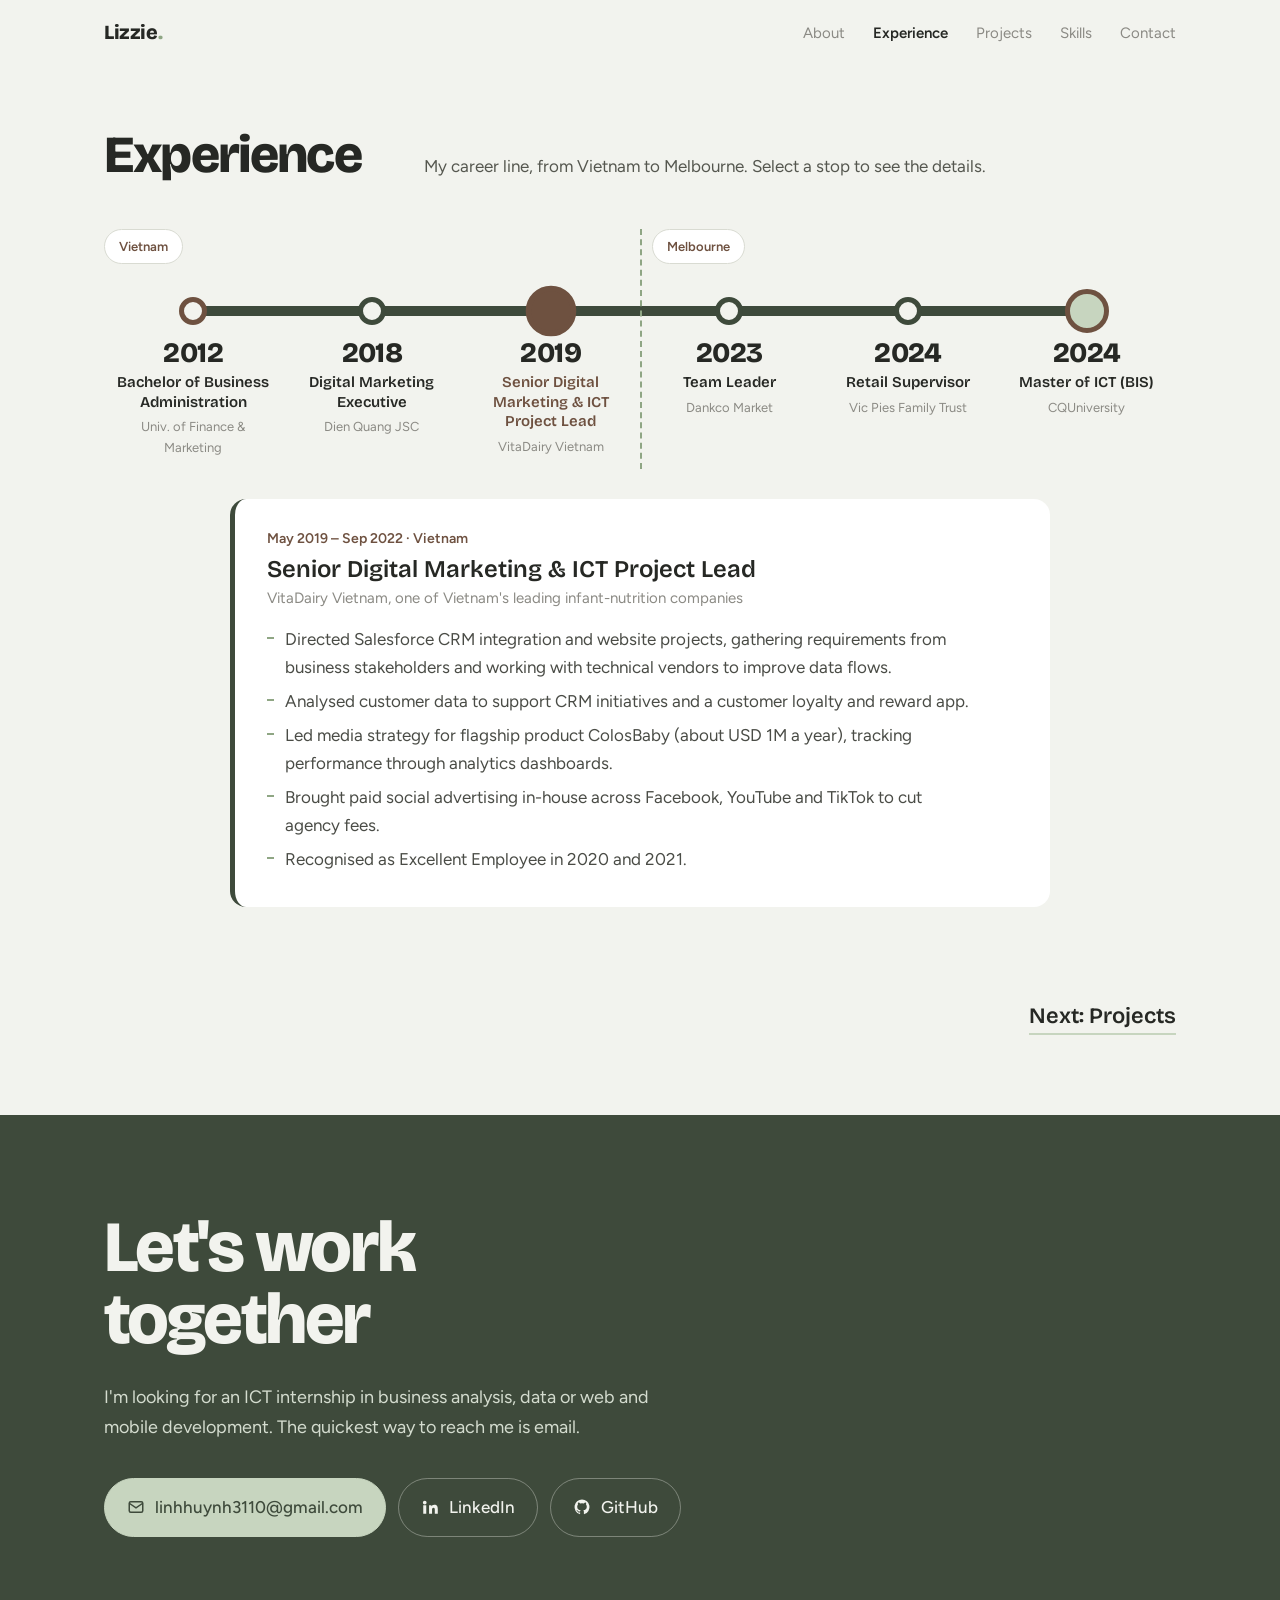
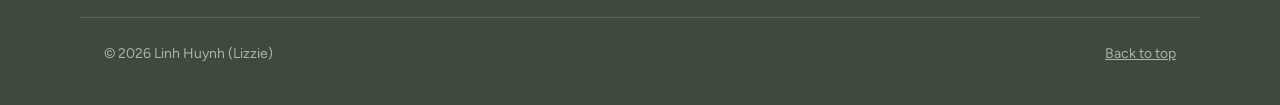
==== experience.html @ e629312e "Add portfolio website Co-Authored-By: Claude Opus 5.5 <noreply@anthropic.com> Claude-Session: https:" ====
<!DOCTYPE html>
<html lang="en">
<head>
<meta charset="UTF-8">
<meta name="viewport" content="width=device-width, initial-scale=1">
<title>Experience — Linh Huynh (Lizzie)</title>
<meta name="description" content="Linh Huynh (Lizzie), Master of ICT (Business Information Systems) student in Melbourne: business analysis, data analytics, web and mobile development.">
<link rel="preconnect" href="https://fonts.googleapis.com">
<link rel="preconnect" href="https://fonts.gstatic.com" crossorigin>
<link href="https://fonts.googleapis.com/css2?family=Bricolage+Grotesque:opsz,wght@12..96,400;12..96,600;12..96,800&family=Figtree:wght@400;500;600&display=swap" rel="stylesheet">
<link rel="stylesheet" href="styles.css">
</head>
<body>

<header class="top" id="top">
  <nav class="wrap nav" aria-label="Main">
    <a class="logo" href="index.html">Lizzie<span>.</span></a>
    <button class="menu-btn" aria-expanded="false" aria-controls="menu">Menu</button>
    <ul id="menu">
      <li><a href="index.html">About</a></li>
      <li><a href="experience.html" aria-current="page">Experience</a></li>
      <li><a href="projects.html">Projects</a></li>
      <li><a href="skills.html">Skills</a></li>
      <li><a href="#contact">Contact</a></li>
    </ul>
  </nav>
</header>

<main>
  <section class="block" id="experience">
    <div class="wrap">
      <div class="sec-head"><h2>Experience</h2><p>My career line, from Vietnam to Melbourne. Select a stop to see the details.</p></div>
      <div class="metro" data-default="vd">
        <div class="zones"><span class="zone">Vietnam</span><span class="zone">Melbourne</span></div>
        <div class="track"></div>
        <ol class="stops">
          <li class="stop stu">
            <button type="button" class="stop-btn" aria-pressed="false" aria-controls="stop-panel" data-id="bba">
              <span class="dot" aria-hidden="true"></span>
              <span class="stop-yr">2012</span>
              <span class="stop-title">Bachelor of Business Administration</span>
              <span class="stop-org">Univ. of Finance &amp; Marketing</span>
            </button>
            <div class="stop-detail" id="d-bba">
              <p class="when">2012 – 2016 · Vietnam</p>
              <h3>Bachelor of Business Administration</h3>
              <p class="org">University of Finance and Marketing</p>
              <ul class="points"><li>Scholarship for Excellent Students (2015).</li><li>Deputy Head of the university Start-up Club.</li></ul>
            </div>
          </li>
          <li class="stop work">
            <button type="button" class="stop-btn" aria-pressed="false" aria-controls="stop-panel" data-id="dq">
              <span class="dot" aria-hidden="true"></span>
              <span class="stop-yr">2018</span>
              <span class="stop-title">Digital Marketing Executive</span>
              <span class="stop-org">Dien Quang JSC</span>
            </button>
            <div class="stop-detail" id="d-dq">
              <p class="when">Jul 2018 – Apr 2019 · Vietnam</p>
              <h3>Digital Marketing Executive</h3>
              <p class="org">Dien Quang JSC, one of Vietnam's leading lighting manufacturers</p>
              <ul class="points"><li>Managed digital campaigns across Google, Facebook and Zalo.</li><li>Oversaw SEO/SEM, email marketing and analytics integration to track campaign performance.</li></ul>
            </div>
          </li>
          <li class="stop work big">
            <button type="button" class="stop-btn" aria-pressed="false" aria-controls="stop-panel" data-id="vd">
              <span class="dot" aria-hidden="true"></span>
              <span class="stop-yr">2019</span>
              <span class="stop-title">Senior Digital Marketing &amp; ICT Project Lead</span>
              <span class="stop-org">VitaDairy Vietnam</span>
            </button>
            <div class="stop-detail" id="d-vd">
              <p class="when">May 2019 – Sep 2022 · Vietnam</p>
              <h3>Senior Digital Marketing &amp; ICT Project Lead</h3>
              <p class="org">VitaDairy Vietnam, one of Vietnam's leading infant-nutrition companies</p>
              <ul class="points"><li>Directed Salesforce CRM integration and website projects, gathering requirements from business stakeholders and working with technical vendors to improve data flows.</li><li>Analysed customer data to support CRM initiatives and a customer loyalty and reward app.</li><li>Led media strategy for flagship product ColosBaby (about USD 1M a year), tracking performance through analytics dashboards.</li><li>Brought paid social advertising in-house across Facebook, YouTube and TikTok to cut agency fees.</li><li>Recognised as Excellent Employee in 2020 and 2021.</li></ul>
            </div>
          </li>
          <li class="stop work moved">
            <button type="button" class="stop-btn" aria-pressed="false" aria-controls="stop-panel" data-id="dk">
              <span class="dot" aria-hidden="true"></span>
              <span class="stop-yr">2023</span>
              <span class="stop-title">Team Leader</span>
              <span class="stop-org">Dankco Market</span>
            </button>
            <div class="stop-detail" id="d-dk">
              <p class="when">Jul 2023 – Jan 2024 · Melbourne</p>
              <h3>Team Leader</h3>
              <p class="org">Dankco Market, Melbourne</p>
              <ul class="points"><li>Led floor staff during peak hours to deliver fast, high-quality customer service.</li><li>Coordinated restocking and storage, keeping displays accurate and well presented.</li><li>Resolved customer complaints and communicated current promotions.</li></ul>
            </div>
          </li>
          <li class="stop work">
            <button type="button" class="stop-btn" aria-pressed="false" aria-controls="stop-panel" data-id="rs">
              <span class="dot" aria-hidden="true"></span>
              <span class="stop-yr">2024</span>
              <span class="stop-title">Retail Supervisor</span>
              <span class="stop-org">Vic Pies Family Trust</span>
            </button>
            <div class="stop-detail" id="d-rs">
              <p class="when">May 2024 – Present · Melbourne</p>
              <h3>Retail Supervisor</h3>
              <p class="org">Vic Pies Family Trust (supermarket), Melbourne</p>
              <ul class="points"><li>Track sales by product category and season, and use historical sales data to forecast demand and plan stock.</li><li>Set pricing for new products and keep item data accurate in the point-of-sale system.</li><li>Run daily opening and closing so the store is organised and ready to trade.</li></ul>
            </div>
          </li>
          <li class="stop stu big">
            <button type="button" class="stop-btn" aria-pressed="false" aria-controls="stop-panel" data-id="mict">
              <span class="dot" aria-hidden="true"></span>
              <span class="stop-yr">2024</span>
              <span class="stop-title">Master of ICT (BIS)</span>
              <span class="stop-org">CQUniversity</span>
            </button>
            <div class="stop-detail" id="d-mict">
              <p class="when">Jul 2024 – Present · Melbourne</p>
              <h3>Master of ICT (Business Information Systems)</h3>
              <p class="org">CQUniversity, Melbourne · GPA 6.5 / 7</p>
              <p class="stop-intro">A postgraduate degree that combines business and technology, preparing me for roles in business analysis, data and systems development.</p>
              <ul class="points"><li>Specialising in Business Information Systems: how organisations use data and technology, and how to turn business needs into working systems.</li><li>Building skills in business analysis (requirements, process modelling, user stories, Agile/Scrum), database design, system testing and networking fundamentals.</li><li>Hands-on development and analytics with Python, SQL, Power BI, HTML, CSS, JavaScript and Git/GitHub.</li><li>Led a team of four to build a real-time gold and silver price forecasting dashboard (High Distinction).</li><li>Designed and built the StudySwap mobile app and the MoneePocket budgeting app (both High Distinction), and the StuVibe marketplace website (Distinction).</li><li>Academic English Excellence Award (2024) and winner of the International Student Testimonial Competition (2026).</li></ul>
            </div>
          </li>
        </ol>
      </div>
      <div class="stop-panel" id="stop-panel" aria-live="polite"></div>
    </div>
  </section>

  <div class="wrap next"><a href="projects.html">Next: Projects</a></div>

  <section class="contact contact-end" id="contact">
    <div class="wrap">
      <h2>Let's work together</h2>
      <p>I'm looking for an ICT internship in business analysis, data or web and mobile development. The quickest way to reach me is email.</p>
      <div class="links">
        <a class="mail" href="mailto:linhhuynh3110@gmail.com">
          <svg viewBox="0 0 24 24" fill="none" stroke="currentColor" stroke-width="2"><rect x="3" y="5" width="18" height="14" rx="2"/><path d="m3 7 9 6 9-6"/></svg>
          linhhuynh3110@gmail.com
        </a>
        <a href="https://www.linkedin.com/in/linh-huynh-524731154" target="_blank" rel="noopener">
          <svg viewBox="0 0 24 24" fill="currentColor"><path d="M4.98 3.5a2.5 2.5 0 1 1 0 5 2.5 2.5 0 0 1 0-5ZM3 9.5h4V21H3V9.5Zm7 0h3.8v1.6h.05c.53-1 1.83-2.05 3.77-2.05 4.03 0 4.78 2.65 4.78 6.1V21h-4v-5.1c0-1.22-.02-2.79-1.7-2.79-1.7 0-1.96 1.33-1.96 2.7V21h-4V9.5Z"/></svg>
          LinkedIn
        </a>
        <a href="https://github.com/linhhuynh3110" target="_blank" rel="noopener">
          <svg viewBox="0 0 24 24" fill="currentColor"><path d="M12 2a10 10 0 0 0-3.16 19.49c.5.09.68-.22.68-.48v-1.7c-2.78.6-3.37-1.34-3.37-1.34-.45-1.16-1.11-1.47-1.11-1.47-.91-.62.07-.6.07-.6 1 .07 1.53 1.03 1.53 1.03.9 1.52 2.34 1.08 2.91.83.09-.65.35-1.08.63-1.33-2.22-.25-4.55-1.11-4.55-4.94 0-1.09.39-1.98 1.03-2.68-.1-.25-.45-1.27.1-2.65 0 0 .84-.27 2.75 1.02a9.56 9.56 0 0 1 5 0c1.91-1.29 2.75-1.02 2.75-1.02.55 1.38.2 2.4.1 2.65.64.7 1.03 1.59 1.03 2.68 0 3.84-2.34 4.68-4.57 4.93.36.31.68.92.68 1.85v2.74c0 .27.18.58.69.48A10 10 0 0 0 12 2Z"/></svg>
          GitHub
        </a>
      </div>
    </div>
  </section>
</main>

<footer>
  <div class="wrap">
    <span>© <span class="yr">2026</span> Linh Huynh (Lizzie)</span>
    <a href="#top">Back to top</a>
  </div>
</footer>

<script src="script.js"></script>
</body>
</html>
---- styles.css ----
:root{
  --paper:#F2F3EE;      /* cool off-white */
  --sage:#C7D5BF;       /* pastel green */
  --sage-deep:#8FA684;
  --moss:#3E4A3B;       /* deep green for text accents */
  --walnut:#6E5140;     /* brown */
  --stone:#8B8A84;      /* grey */
  --ink:#262824;
  --line:#D9DBD2;
  --display:"Bricolage Grotesque", system-ui, sans-serif;
  --body:"Figtree", system-ui, sans-serif;
  --wrap:1120px;
}
*{box-sizing:border-box;margin:0;padding:0}
html{scroll-behavior:smooth}
@media (prefers-reduced-motion:reduce){html{scroll-behavior:auto}*{transition:none!important;animation:none!important}}
body{background:var(--paper);color:var(--ink);font:400 17px/1.65 var(--body);-webkit-font-smoothing:antialiased}
img{display:block;max-width:100%}
a{color:inherit}
:focus-visible{outline:2px solid var(--walnut);outline-offset:3px;border-radius:4px}
.wrap{max-width:var(--wrap);margin:0 auto;padding:0 24px}

/* ---------- nav ---------- */
header.top{position:sticky;top:0;z-index:20;background:rgba(242,243,238,.88);backdrop-filter:blur(10px);border-bottom:1px solid transparent;transition:border-color .2s}
header.top.scrolled{border-color:var(--line)}
.nav{display:flex;align-items:center;justify-content:space-between;height:64px}
.logo{font:800 20px/1 var(--display);text-decoration:none;letter-spacing:-.02em}
.logo span{color:var(--sage-deep)}
.nav ul{display:flex;gap:28px;list-style:none}
.nav ul a{text-decoration:none;font-size:15px;color:var(--stone);transition:color .15s}
.nav ul a:hover{color:var(--ink)}
.menu-btn{display:none;background:none;border:1px solid var(--line);border-radius:8px;padding:8px 12px;font:500 14px var(--body);cursor:pointer;color:var(--ink)}

/* ---------- hero ---------- */
.hero{padding:72px 0 96px}
.hero-grid{display:grid;grid-template-columns:1.1fr .9fr;gap:56px;align-items:center}
.hello{font-size:16px;color:var(--walnut);font-weight:500;margin-bottom:18px}
h1{font:800 clamp(52px,8vw,104px)/.92 var(--display);letter-spacing:-.045em;margin-bottom:28px}
h1 .nick{display:block;font-weight:400;color:var(--sage-deep);font-size:.5em;letter-spacing:-.02em;margin-top:10px}
.lede{font-size:20px;max-width:30ch;color:#4a4c46;margin-bottom:36px}
.btns{display:flex;flex-wrap:wrap;gap:12px}
.btn{display:inline-flex;align-items:center;gap:8px;padding:13px 22px;border-radius:999px;text-decoration:none;font-weight:600;font-size:15px;transition:background .15s,color .15s}
.btn.primary{background:var(--moss);color:var(--paper)}
.btn.primary:hover{background:var(--ink)}
.btn.ghost{border:1.5px solid var(--ink)}
.btn.ghost:hover{background:var(--ink);color:var(--paper)}

/* hero photo stack — the one bold moment */
.stack{position:relative;height:460px}
.stack .ph{position:absolute;border-radius:6px;box-shadow:0 18px 40px -18px rgba(62,74,59,.45);border:8px solid #fff}
.stack .p1{width:62%;height:78%;right:4%;top:0;transform:rotate(3deg)}
.stack .p2{width:52%;height:58%;left:0;bottom:0;transform:rotate(-4deg)}
.stack .p3{width:34%;height:34%;right:0;bottom:-4%;transform:rotate(6deg)}
.stack .ph{animation:settle .9s cubic-bezier(.2,.8,.2,1) both}
.stack .p2{animation-delay:.12s}.stack .p3{animation-delay:.24s}
@keyframes settle{from{opacity:0;transform:translateY(24px) rotate(0)}}

/* photo placeholder: shows tone + filename until a real image loads */
.ph{overflow:hidden;background:var(--sage);position:relative}
.ph.tone-b{background:#D8C7B8}.ph.tone-g{background:#D5D5CF}
.ph img{width:100%;height:100%;object-fit:cover;position:relative;z-index:1}
.ph img.missing{display:none}
.ph .hint{position:absolute;inset:0;display:grid;place-items:center;text-align:center;padding:12px;font-size:12px;color:rgba(38,40,36,.55);line-height:1.4}

/* ---------- sections ---------- */
section.block{padding:96px 0;border-top:1px solid var(--line)}
.sec-head{display:grid;grid-template-columns:280px 1fr;gap:40px;margin-bottom:48px;align-items:baseline}
h2{font:800 clamp(34px,4.4vw,52px)/1 var(--display);letter-spacing:-.035em}
.sec-head p{color:#55574f;max-width:60ch}

/* about */
.about-grid{display:grid;grid-template-columns:280px 1fr;gap:40px}
.about-grid .ph{aspect-ratio:3/4;border-radius:6px}
.about-text p{max-width:62ch;margin-bottom:18px}
.facts{display:flex;flex-wrap:wrap;gap:10px;margin-top:28px}
.facts span{background:#fff;border:1px solid var(--line);padding:7px 14px;border-radius:999px;font-size:14px;color:var(--moss)}

/* experience — a real timeline, so a vertical line is earned */
.timeline{list-style:none;margin-left:320px;border-left:2px solid var(--sage)}
.timeline li{position:relative;padding:0 0 44px 32px}
.timeline li:last-child{padding-bottom:0}
.timeline li::before{content:"";position:absolute;left:-8px;top:8px;width:14px;height:14px;border-radius:50%;background:var(--paper);border:3px solid var(--sage-deep)}
.when{font-size:14px;color:var(--walnut);font-weight:600}
.timeline h3{font:600 22px/1.3 var(--display);letter-spacing:-.01em;margin:4px 0 2px}
.org{color:var(--stone);font-size:15px;margin-bottom:10px}
.timeline p{max-width:62ch;color:#4a4c46}
.points{list-style:none;max-width:64ch}
.points li{position:relative;padding:0 0 6px 18px;color:#4a4c46}
.points li::before{content:"";position:absolute;left:0;top:.72em;width:7px;height:2px;background:var(--sage-deep)}
.meta{font-size:14px;color:var(--stone);margin:-4px 0 10px!important}
.edu{margin:64px 0 0 320px}
.edu-title{font:600 18px var(--display);margin-bottom:20px;padding-bottom:10px;border-bottom:2px solid var(--sage)}
.edu-grid{display:grid;grid-template-columns:1fr 1fr;gap:40px}
.edu h4{font:600 19px/1.3 var(--display);margin:4px 0 2px}
.edu p:last-child{font-size:15px;color:#55574f}

/* projects */
.projects{display:grid;grid-template-columns:repeat(3,1fr);gap:28px}
.project{text-decoration:none;display:flex;flex-direction:column}
.project > .ph,.project .shots{aspect-ratio:4/3;border-radius:6px;margin-bottom:18px;transition:transform .25s}
.project:hover > .ph,.project:hover .shots{transform:translateY(-4px)}
.ph.top img{object-position:top}
.ph.fit{background:#fff;padding:14px}
.ph.fit img{object-fit:contain}
.ph.fit.soft{background:#F1E6E1}
.ph.fit.dark{background:#1E1C26;padding:10px}
.shots{display:grid;gap:10px;overflow:hidden}
.shots.phones{grid-template-columns:1fr 1fr;background:var(--sage);padding:14px;border-radius:6px}
.shots .ph{border-radius:6px;min-height:0}
.projects{grid-template-columns:repeat(3,1fr)}
.project.feature{grid-column:1/-1;display:grid;grid-template-columns:1.4fr 1fr;gap:40px;align-items:center;margin-bottom:24px}
.project.feature .shots{aspect-ratio:auto;grid-template-rows:auto auto;margin-bottom:0;background:var(--sage);padding:14px}
.project.feature .shots .ph{aspect-ratio:16/9;padding:8px}
.project.feature h3{font-size:28px}
.project.feature .info p{font-size:16px}
.kind{font-size:13px;color:var(--walnut);font-weight:600}
.project h3{font:600 22px/1.25 var(--display);letter-spacing:-.01em;margin:4px 0 8px}
.project p{font-size:15px;color:#55574f;margin-bottom:12px}
.tags{display:flex;flex-wrap:wrap;gap:6px;margin-top:auto}
.tags span{font-size:12px;padding:3px 10px;border-radius:999px;background:var(--sage);color:var(--moss)}

/* skills */
.skills{display:grid;grid-template-columns:repeat(3,1fr);gap:40px;margin-left:320px}
.skills h3{font:600 18px var(--display);margin-bottom:14px;padding-bottom:10px;border-bottom:2px solid var(--sage)}
.skills ul{list-style:none}
.skills li{padding:6px 0;color:#4a4c46}

/* life — gallery */
.filters{display:flex;gap:8px;flex-wrap:wrap;margin:-20px 0 32px 320px}
.filters button{font:500 14px var(--body);padding:8px 16px;border-radius:999px;border:1.5px solid var(--line);background:transparent;color:var(--ink);cursor:pointer}
.filters button[aria-pressed="true"]{background:var(--moss);border-color:var(--moss);color:var(--paper)}
.gallery{columns:3 260px;column-gap:16px}
.gallery figure{break-inside:avoid;margin-bottom:16px;cursor:zoom-in}
.gallery figure[hidden]{display:none}
.gallery .ph{border-radius:6px}
.gallery .ph img{height:auto}
.gallery figcaption{font-size:14px;color:var(--stone);padding:8px 2px 0}

.lightbox{position:fixed;inset:0;background:rgba(38,40,36,.92);display:none;align-items:center;justify-content:center;z-index:50;padding:32px;flex-direction:column;gap:14px}
.lightbox.open{display:flex}
.lightbox .ph{width:min(900px,92vw);height:min(70vh,640px);border-radius:6px}
.lightbox .ph img{object-fit:contain;background:#1e1f1c}
.lightbox p{color:#e6e7e1;font-size:15px}
.lightbox button{position:absolute;top:20px;right:24px;background:none;border:1px solid #777;color:#fff;border-radius:999px;padding:8px 16px;font:500 14px var(--body);cursor:pointer}

/* contact */
.contact{background:var(--moss);color:var(--paper);padding:110px 0;border-top:none}
.contact h2{font-size:clamp(44px,7vw,88px);max-width:12ch;margin-bottom:28px}
.contact p{max-width:48ch;color:#d4dccf;margin-bottom:36px;font-size:18px}
.links{display:flex;flex-wrap:wrap;gap:12px}
.links a{display:inline-flex;gap:10px;align-items:center;text-decoration:none;padding:14px 22px;border-radius:999px;border:1.5px solid rgba(242,243,238,.35);font-weight:500;transition:background .15s,color .15s}
.links a:hover{background:var(--paper);color:var(--moss)}
.links a.mail{background:var(--sage);color:var(--moss);border-color:var(--sage)}
.links svg{width:18px;height:18px}
footer{background:var(--moss);color:#a9b5a3;font-size:14px;padding:0 0 40px}
footer .wrap{border-top:1px solid rgba(242,243,238,.15);padding-top:24px;display:flex;justify-content:space-between;flex-wrap:wrap;gap:8px}

/* ---------- responsive ---------- */
@media (max-width:900px){
  .hero-grid{grid-template-columns:1fr}
  .stack{height:380px;max-width:460px}
  .sec-head,.about-grid{grid-template-columns:1fr;gap:20px}
  .about-grid .ph{max-width:240px}
  .timeline,.skills,.filters,.edu{margin-left:0}
  .edu-grid{grid-template-columns:1fr}
  .filters{margin-top:0}
  .projects{grid-template-columns:1fr 1fr}
  .project.feature{grid-template-columns:1fr;gap:20px}
  .skills{grid-template-columns:1fr 1fr}
}
@media (max-width:640px){
  body{font-size:16px}
  .nav ul{display:none;position:absolute;top:64px;left:0;right:0;background:var(--paper);flex-direction:column;gap:0;border-bottom:1px solid var(--line);padding:8px 24px 16px}
  .nav ul.open{display:flex}
  .nav ul a{display:block;padding:10px 0;font-size:17px}
  .menu-btn{display:block}
  .hero{padding:40px 0 72px}
  .stack{height:320px}
  section.block{padding:72px 0}
  .projects,.skills{grid-template-columns:1fr}
}

/* ---------- multi-page ---------- */
main > section.block:first-child{border-top:none;padding-top:64px}
.page-contact .contact{min-height:calc(100vh - 64px - 64px);display:flex;align-items:center}
.page-contact .contact > .wrap{width:100%}
.next{display:flex;justify-content:flex-end;padding-bottom:80px}
.next a{font:600 22px var(--display);text-decoration:none;border-bottom:2px solid var(--sage);padding-bottom:4px}
.next a:hover{border-color:var(--walnut)}
.nav ul a[aria-current="page"]{color:var(--ink);font-weight:600}
footer.plain{background:transparent;color:var(--stone)}
footer.plain .wrap{border-top-color:var(--line)}
/* intro photos: overlapping arches */
.stack .ph{border:0;border-radius:999px 999px 16px 16px;box-shadow:0 20px 40px -24px rgba(62,74,59,.5)}
.stack .p1{width:46%;height:92%;left:27%;right:auto;top:0;bottom:auto;z-index:2;outline:8px solid var(--paper);transform:none}
.stack .p2{width:36%;height:70%;left:0;top:22%;bottom:auto;z-index:1;transform:none}
.stack .p3{width:36%;height:70%;right:0;left:auto;top:22%;bottom:auto;z-index:1;transform:none}
@keyframes settle{from{opacity:0;transform:translateY(24px)}}
/* experience: career line */
.metro{position:relative;padding-top:56px}
.zones{position:absolute;top:0;left:0;right:0;display:grid;grid-template-columns:1fr 1fr}
.zone{justify-self:start;font-size:13px;font-weight:600;color:var(--walnut);padding:6px 14px;border-radius:999px;background:#fff;border:1px solid var(--line)}
.zones .zone:last-child{margin-left:12px}
.metro::after{content:"";position:absolute;left:50%;top:0;height:240px;border-left:2px dashed var(--sage-deep);pointer-events:none}
.track{position:absolute;left:calc(100%/12);right:calc(100%/12);top:77px;height:10px;border-radius:10px;background:var(--moss)}
.stops{list-style:none;display:grid;grid-template-columns:repeat(6,1fr);position:relative}
.stop-btn{all:unset;box-sizing:border-box;display:flex;flex-direction:column;align-items:center;text-align:center;width:100%;padding:0 8px 12px;cursor:pointer;border-radius:12px}
.stop-btn:focus-visible{outline:2px solid var(--walnut);outline-offset:2px}
.dot{width:28px;height:28px;margin:12px 0 14px;border-radius:50%;background:var(--paper);border:5px solid var(--moss);position:relative;z-index:1;transition:transform .2s,background .2s}
.stu .dot{border-color:var(--walnut)}
.big .dot{width:44px;height:44px;margin:4px 0 6px;background:var(--sage)}
.stop-btn:hover .dot{transform:scale(1.12)}
.stop-btn[aria-pressed="true"] .dot{background:var(--walnut);border-color:var(--walnut);transform:scale(1.15)}
.stu .stop-btn[aria-pressed="true"] .dot{background:var(--moss);border-color:var(--moss)}
.stop-yr{font:800 28px/1 var(--display);letter-spacing:-.02em;margin-bottom:6px}
.stop-title{font:600 15px/1.3 var(--display)}
.stop-org{font-size:13px;color:var(--stone);margin-top:4px}
.stop-btn[aria-pressed="true"] .stop-title{color:var(--walnut)}
.stop-detail{display:none}
.stop-panel{margin-top:28px;background:#fff;border-radius:16px;padding:28px 32px;border-left:5px solid var(--moss);max-width:820px;margin-left:auto;margin-right:auto}
.stop-panel h3{font:600 24px/1.25 var(--display);margin:4px 0 2px}
.stop-panel .org{color:var(--stone);margin-bottom:14px}
.stop-intro{max-width:64ch;margin-bottom:12px}
.key-row{display:flex;gap:18px;justify-content:center;margin-top:18px;font-size:13px;color:var(--stone)}
@media (max-width:760px){
  .metro{padding-top:0}
  .zones,.metro::after,.track,.stop-panel{display:none}
  .stops{grid-template-columns:1fr;border-left:6px solid var(--moss);margin-left:14px}
  .stop{padding:0 0 28px 26px;position:relative}
  .stop.moved{margin-top:28px}
  .stop.moved::before{content:"Moved to Melbourne";position:absolute;top:-30px;left:20px;font-size:12px;font-weight:600;color:var(--walnut)}
  .stop-btn{align-items:flex-start;text-align:left;padding:0;cursor:default}
  .dot,.big .dot{position:absolute;left:-23px;top:-2px;margin:0;width:24px;height:24px}
  .stop-yr{display:none}
  .stop-title,.stop-org{display:none}
  .stop-detail{display:block}
  .stop-detail h3{font:600 19px/1.3 var(--display);margin:2px 0}
  .stop-detail .when{font-size:13px}
}
/* skills: icon cards with logo tags */
.skill-cards{display:grid;grid-template-columns:repeat(3,1fr);gap:16px}
.skill-card{background:#fff;border-radius:16px;padding:26px}
.skill-icon{width:50px;height:50px;border-radius:12px;background:var(--sage);color:var(--moss);display:grid;place-items:center;margin-bottom:16px}
.skill-icon svg{width:26px;height:26px}
.skill-card h3{font:600 20px var(--display);margin-bottom:14px}
.chips{list-style:none;display:flex;flex-wrap:wrap;gap:7px}
.chips li{display:inline-flex;align-items:center;gap:7px;font-size:14px;padding:6px 12px;border-radius:999px;border:1px solid var(--line);color:#3f413b;background:var(--paper)}
.chips svg{width:15px;height:15px;fill:var(--moss);flex:none}
@media (max-width:900px){.skill-cards{grid-template-columns:1fr 1fr}}
@media (max-width:640px){.skill-cards{grid-template-columns:1fr}}
/* projects: device mockups */
.proj-grid{display:grid;grid-template-columns:1fr 1fr;gap:48px 32px}
.stage{border-radius:18px;padding:36px 24px 18px;margin-bottom:20px;display:flex;flex-direction:column;align-items:center;gap:18px}
.stage.sage{background:var(--sage)}.stage.brown{background:#D8C7B8}
.laptop{width:88%}
.laptop .screen{background:#232421;border-radius:12px 12px 0 0;padding:10px 10px 12px;aspect-ratio:16/10}
.laptop .screen img{width:100%;height:100%;object-fit:cover;object-position:top;border-radius:4px;background:#fff}
.laptop .base{height:14px;background:linear-gradient(#cfd0ca,#a9aaa4);border-radius:0 0 14px 14px;margin:0 -7%}
.phone{width:200px;aspect-ratio:9/19;border:9px solid #232421;border-radius:30px;overflow:hidden;background:#232421;box-shadow:0 20px 40px -24px rgba(0,0,0,.5)}
.phone img{width:100%;height:100%;object-fit:cover;object-position:top}
.dev-img{transition:opacity .2s}
.laptop.fit .screen img{object-fit:contain}
.phone.fit img{object-fit:contain;object-position:center}
.phone.dark{background:#1E1C26}.phone.dark img{background:#1E1C26}
.thumbs{display:flex;gap:8px;flex-wrap:wrap;justify-content:center}
.thumb{width:58px;height:40px;padding:0;border:2px solid transparent;border-radius:6px;overflow:hidden;cursor:pointer;background:#fff;opacity:.7;transition:opacity .15s,border-color .15s}
.phone ~ .thumbs .thumb{width:34px;height:58px}
.thumb img{width:100%;height:100%;object-fit:cover;object-position:top}
.thumb:hover{opacity:1}
.thumb[aria-pressed="true"]{border-color:var(--moss);opacity:1}
.proj h3{font:600 26px/1.2 var(--display);letter-spacing:-.01em;margin:4px 0 2px}
.proj > p{color:#4a4c46;margin-bottom:12px;max-width:62ch}
.proj .meta{color:var(--stone)!important;font-size:14px;margin-bottom:10px!important}
.proj-link{display:inline-block;margin-top:14px;font-weight:600;text-decoration:none;border-bottom:2px solid var(--sage);padding-bottom:2px}
.proj-link:hover{border-color:var(--walnut)}
.proj.wide{grid-column:1/-1;display:grid;grid-template-columns:1fr 1fr;gap:32px;align-items:center}
.proj.wide .stage{margin-bottom:0}
.proj-info > p{color:#4a4c46;margin-bottom:12px;max-width:62ch}
.tablet{width:min(360px,90%);aspect-ratio:3/4;border:12px solid #232421;border-radius:28px;overflow:hidden;background:#fff;box-shadow:0 20px 40px -24px rgba(0,0,0,.5)}
.tablet img{width:100%;height:100%;object-fit:contain;background:#fff}
.tablet ~ .thumbs .thumb{width:46px;height:58px}
@media (max-width:900px){.proj-grid{grid-template-columns:1fr}.proj.wide{grid-template-columns:1fr;gap:20px}}
.contact-end{padding:96px 0 80px}
.contact-end h2{font-size:clamp(40px,6vw,72px)}
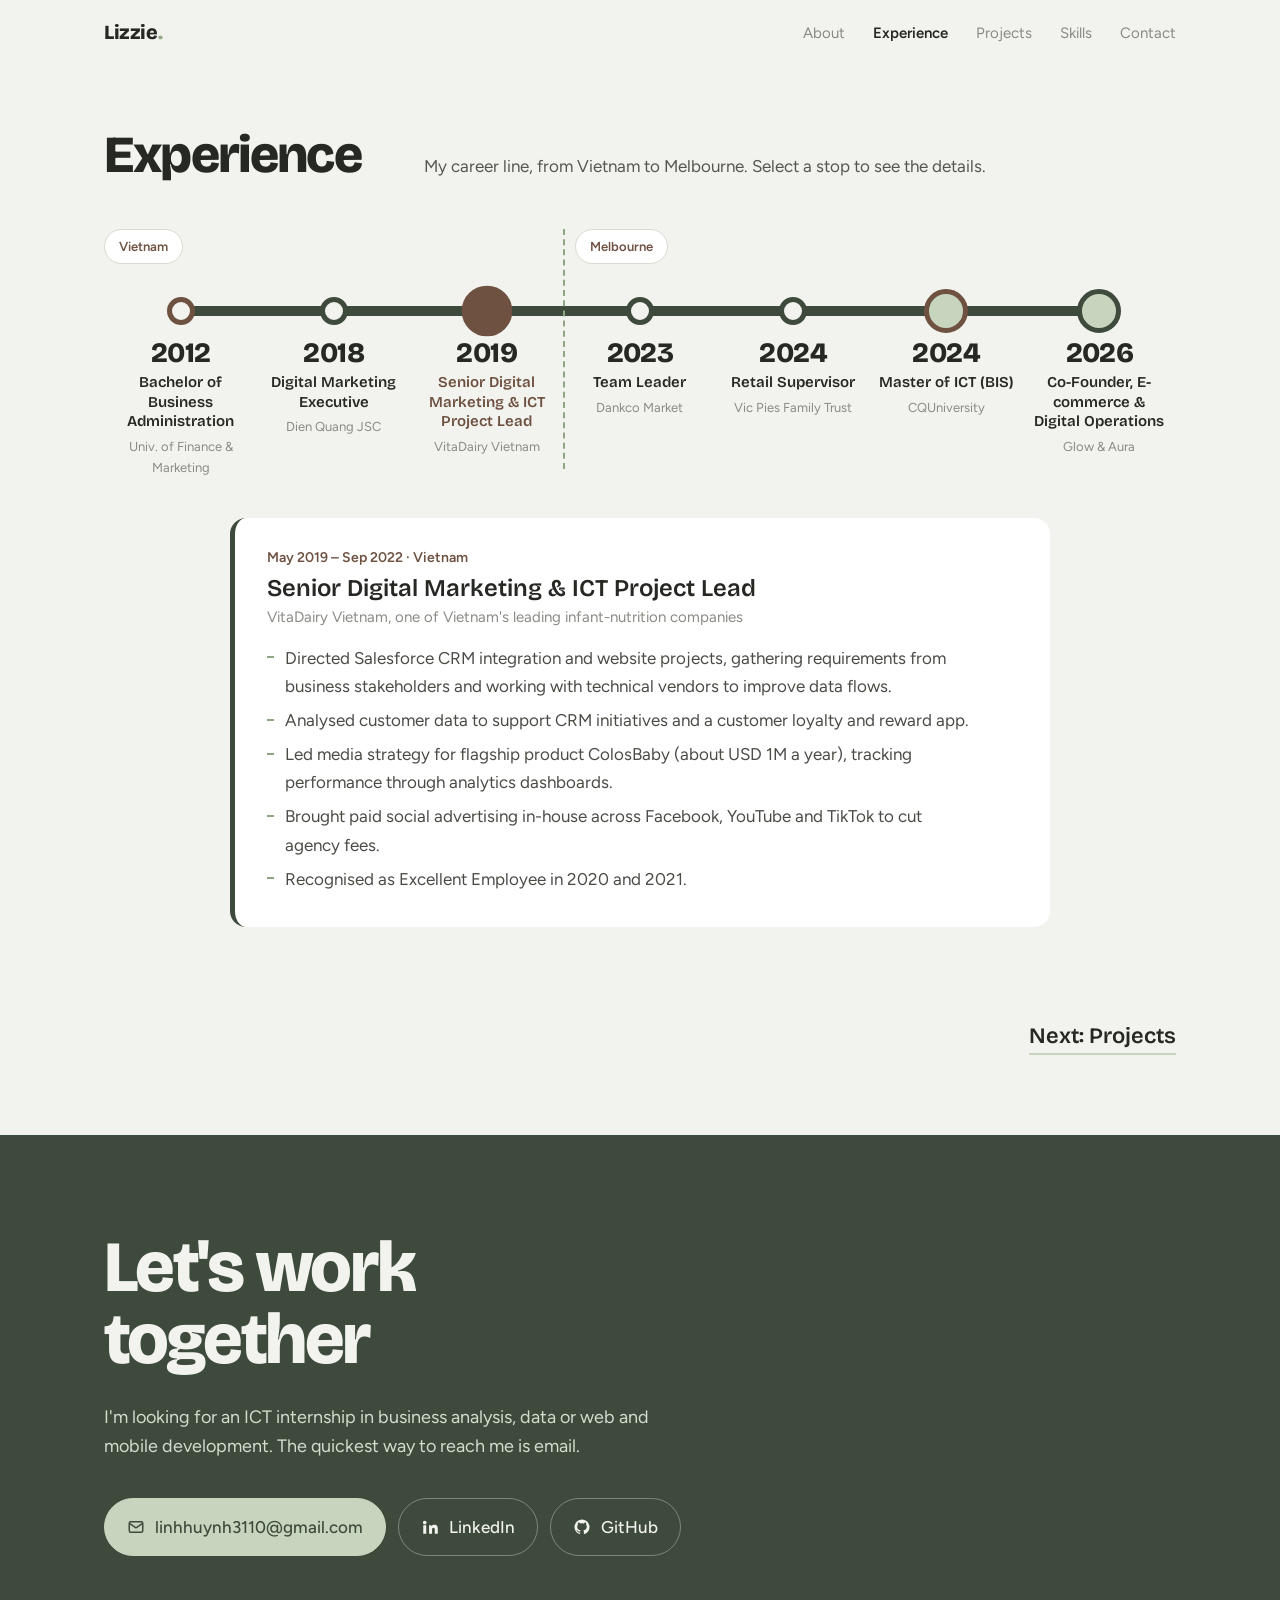
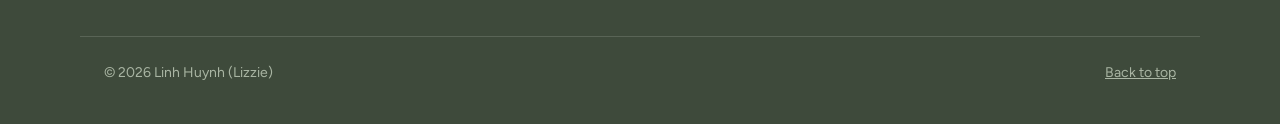
==== commit 12a61a4b: "Add Glow & Aura co-founder role, Shopify skill Co-Authored-By: Claude Opus 5.5 <noreply@anthropic.co" ====
--- a/experience.html
+++ b/experience.html
@@ -119,6 +119,20 @@
               <ul class="points"><li>Specialising in Business Information Systems: how organisations use data and technology, and how to turn business needs into working systems.</li><li>Building skills in business analysis (requirements, process modelling, user stories, Agile/Scrum), database design, system testing and networking fundamentals.</li><li>Hands-on development and analytics with Python, SQL, Power BI, HTML, CSS, JavaScript and Git/GitHub.</li><li>Led a team of four to build a real-time gold and silver price forecasting dashboard (High Distinction).</li><li>Designed and built the StudySwap mobile app and the MoneePocket budgeting app (both High Distinction), and the StuVibe marketplace website (Distinction).</li><li>Academic English Excellence Award (2024) and winner of the International Student Testimonial Competition (2026).</li></ul>
             </div>
           </li>
+          <li class="stop work big">
+            <button type="button" class="stop-btn" aria-pressed="false" aria-controls="stop-panel" data-id="ga">
+              <span class="dot" aria-hidden="true"></span>
+              <span class="stop-yr">2026</span>
+              <span class="stop-title">Co-Founder, E-commerce &amp; Digital Operations</span>
+              <span class="stop-org">Glow &amp; Aura</span>
+            </button>
+            <div class="stop-detail" id="d-ga">
+              <p class="when">2026 – Present · Australia</p>
+              <h3>Co-Founder – E-commerce Website &amp; Digital Operations</h3>
+              <p class="org">Glow &amp; Aura (<a href="https://glowandaura.net" target="_blank" rel="noopener">glowandaura.net</a>), an online candle, home décor and gift store</p>
+              <ul class="points"><li>Designed and built the Shopify store, including site structure, page layout, navigation and the end-to-end customer purchase flow.</li><li>Wrote and managed product content (titles, descriptions, collections and images) to give customers a clear, consistent experience.</li><li>Implemented on-page SEO (meta titles, descriptions, URL structure and image alt text) to improve search visibility.</li><li>Integrated the store with operations platforms and apps for payments, orders and fulfilment, keeping product and order data in sync.</li><li>Researched and sourced products and suppliers, analysing market trends to shape the product range.</li></ul>
+            </div>
+          </li>
         </ol>
       </div>
       <div class="stop-panel" id="stop-panel" aria-live="polite"></div>
--- a/styles.css
+++ b/styles.css
@@ -198,12 +198,12 @@
 @keyframes settle{from{opacity:0;transform:translateY(24px)}}
 /* experience: career line */
 .metro{position:relative;padding-top:56px}
-.zones{position:absolute;top:0;left:0;right:0;display:grid;grid-template-columns:1fr 1fr}
+.zones{position:absolute;top:0;left:0;right:0;display:grid;grid-template-columns:3fr 4fr}
 .zone{justify-self:start;font-size:13px;font-weight:600;color:var(--walnut);padding:6px 14px;border-radius:999px;background:#fff;border:1px solid var(--line)}
 .zones .zone:last-child{margin-left:12px}
-.metro::after{content:"";position:absolute;left:50%;top:0;height:240px;border-left:2px dashed var(--sage-deep);pointer-events:none}
-.track{position:absolute;left:calc(100%/12);right:calc(100%/12);top:77px;height:10px;border-radius:10px;background:var(--moss)}
-.stops{list-style:none;display:grid;grid-template-columns:repeat(6,1fr);position:relative}
+.metro::after{content:"";position:absolute;left:calc(100%*3/7);top:0;height:240px;border-left:2px dashed var(--sage-deep);pointer-events:none}
+.track{position:absolute;left:calc(100%/14);right:calc(100%/14);top:77px;height:10px;border-radius:10px;background:var(--moss)}
+.stops{list-style:none;display:grid;grid-template-columns:repeat(7,1fr);position:relative}
 .stop-btn{all:unset;box-sizing:border-box;display:flex;flex-direction:column;align-items:center;text-align:center;width:100%;padding:0 8px 12px;cursor:pointer;border-radius:12px}
 .stop-btn:focus-visible{outline:2px solid var(--walnut);outline-offset:2px}
 .dot{width:28px;height:28px;margin:12px 0 14px;border-radius:50%;background:var(--paper);border:5px solid var(--moss);position:relative;z-index:1;transition:transform .2s,background .2s}
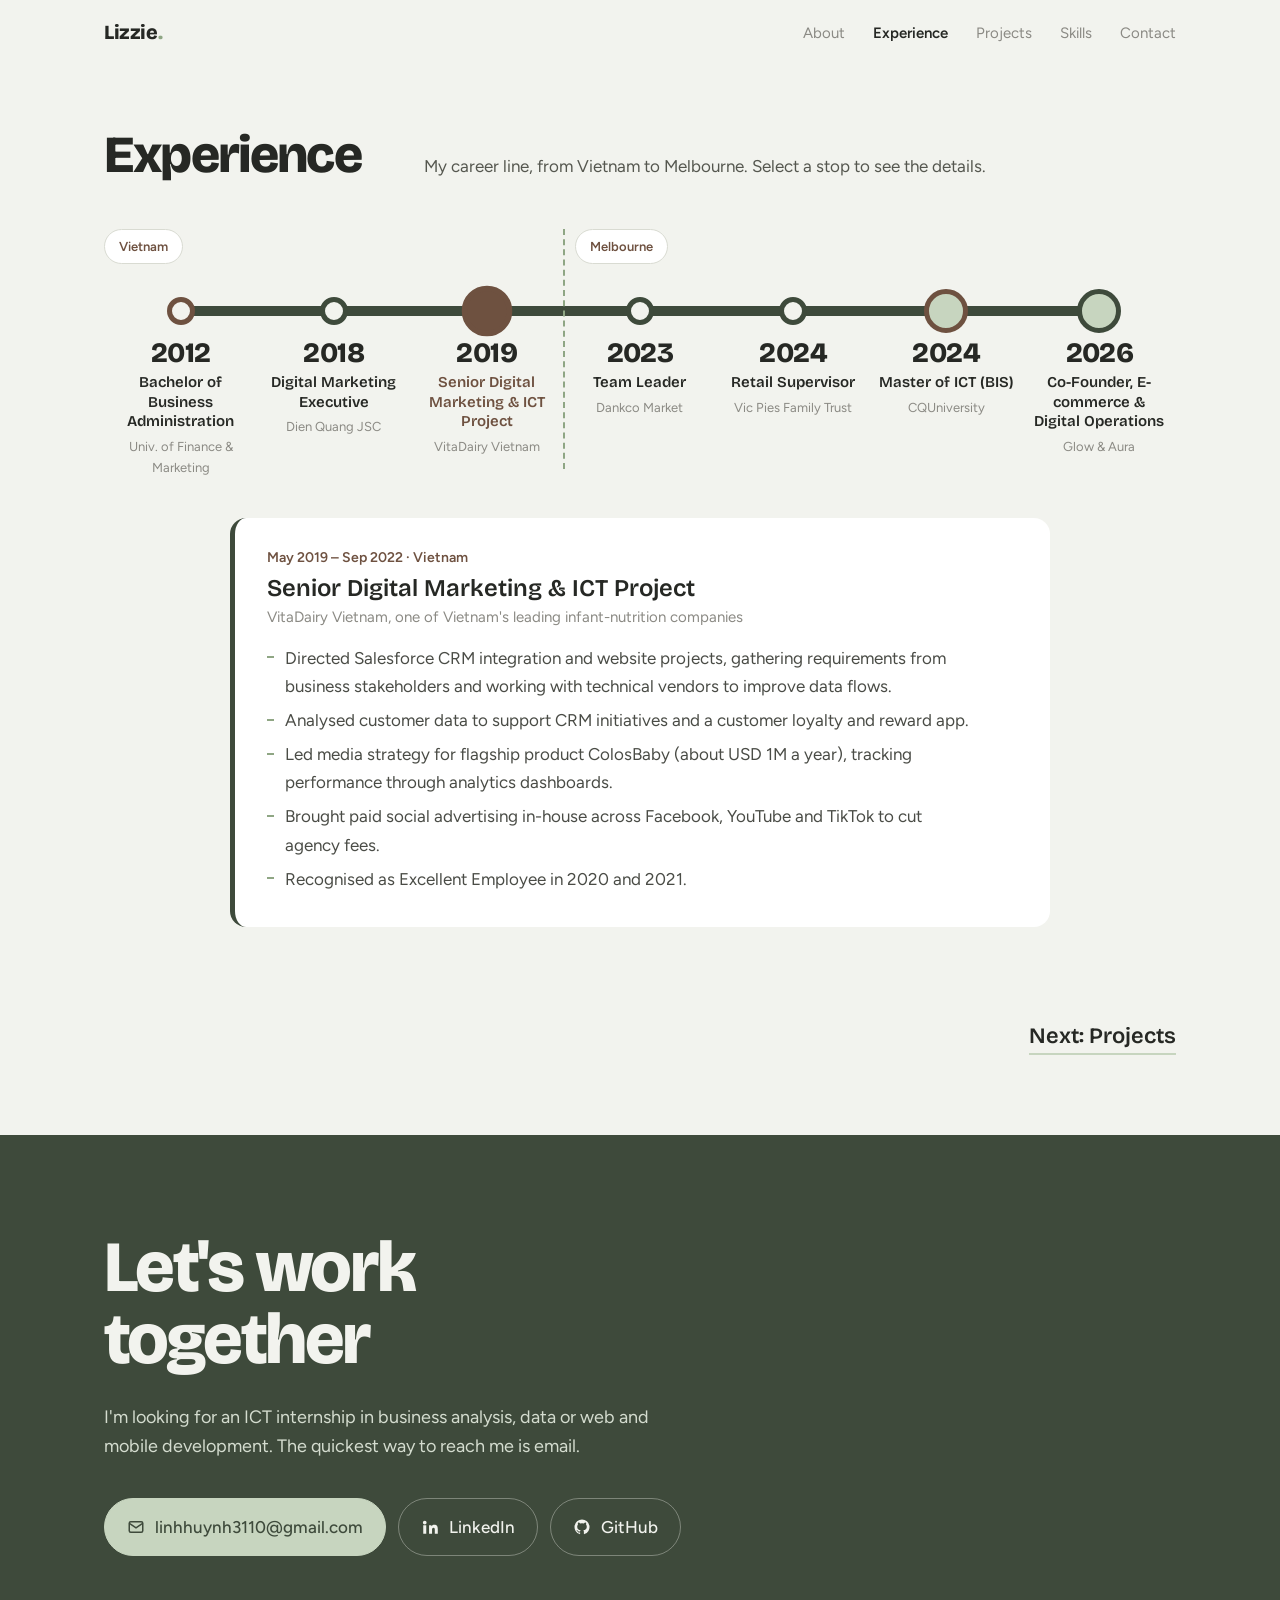
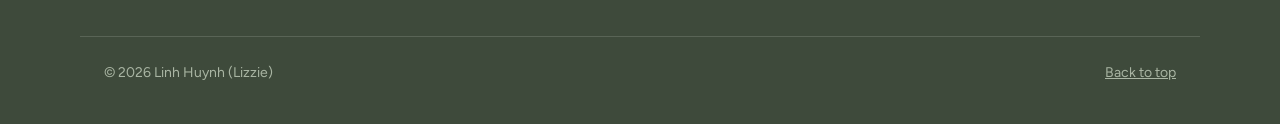
==== commit c4536555: "Rename VitaDairy role title Co-Authored-By: Claude Opus 5.5 <noreply@anthropic.com> Claude-Session: " ====
--- a/experience.html
+++ b/experience.html
@@ -66,12 +66,12 @@
             <button type="button" class="stop-btn" aria-pressed="false" aria-controls="stop-panel" data-id="vd">
               <span class="dot" aria-hidden="true"></span>
               <span class="stop-yr">2019</span>
-              <span class="stop-title">Senior Digital Marketing &amp; ICT Project Lead</span>
+              <span class="stop-title">Senior Digital Marketing &amp; ICT Project</span>
               <span class="stop-org">VitaDairy Vietnam</span>
             </button>
             <div class="stop-detail" id="d-vd">
               <p class="when">May 2019 – Sep 2022 · Vietnam</p>
-              <h3>Senior Digital Marketing &amp; ICT Project Lead</h3>
+              <h3>Senior Digital Marketing &amp; ICT Project</h3>
               <p class="org">VitaDairy Vietnam, one of Vietnam's leading infant-nutrition companies</p>
               <ul class="points"><li>Directed Salesforce CRM integration and website projects, gathering requirements from business stakeholders and working with technical vendors to improve data flows.</li><li>Analysed customer data to support CRM initiatives and a customer loyalty and reward app.</li><li>Led media strategy for flagship product ColosBaby (about USD 1M a year), tracking performance through analytics dashboards.</li><li>Brought paid social advertising in-house across Facebook, YouTube and TikTok to cut agency fees.</li><li>Recognised as Excellent Employee in 2020 and 2021.</li></ul>
             </div>
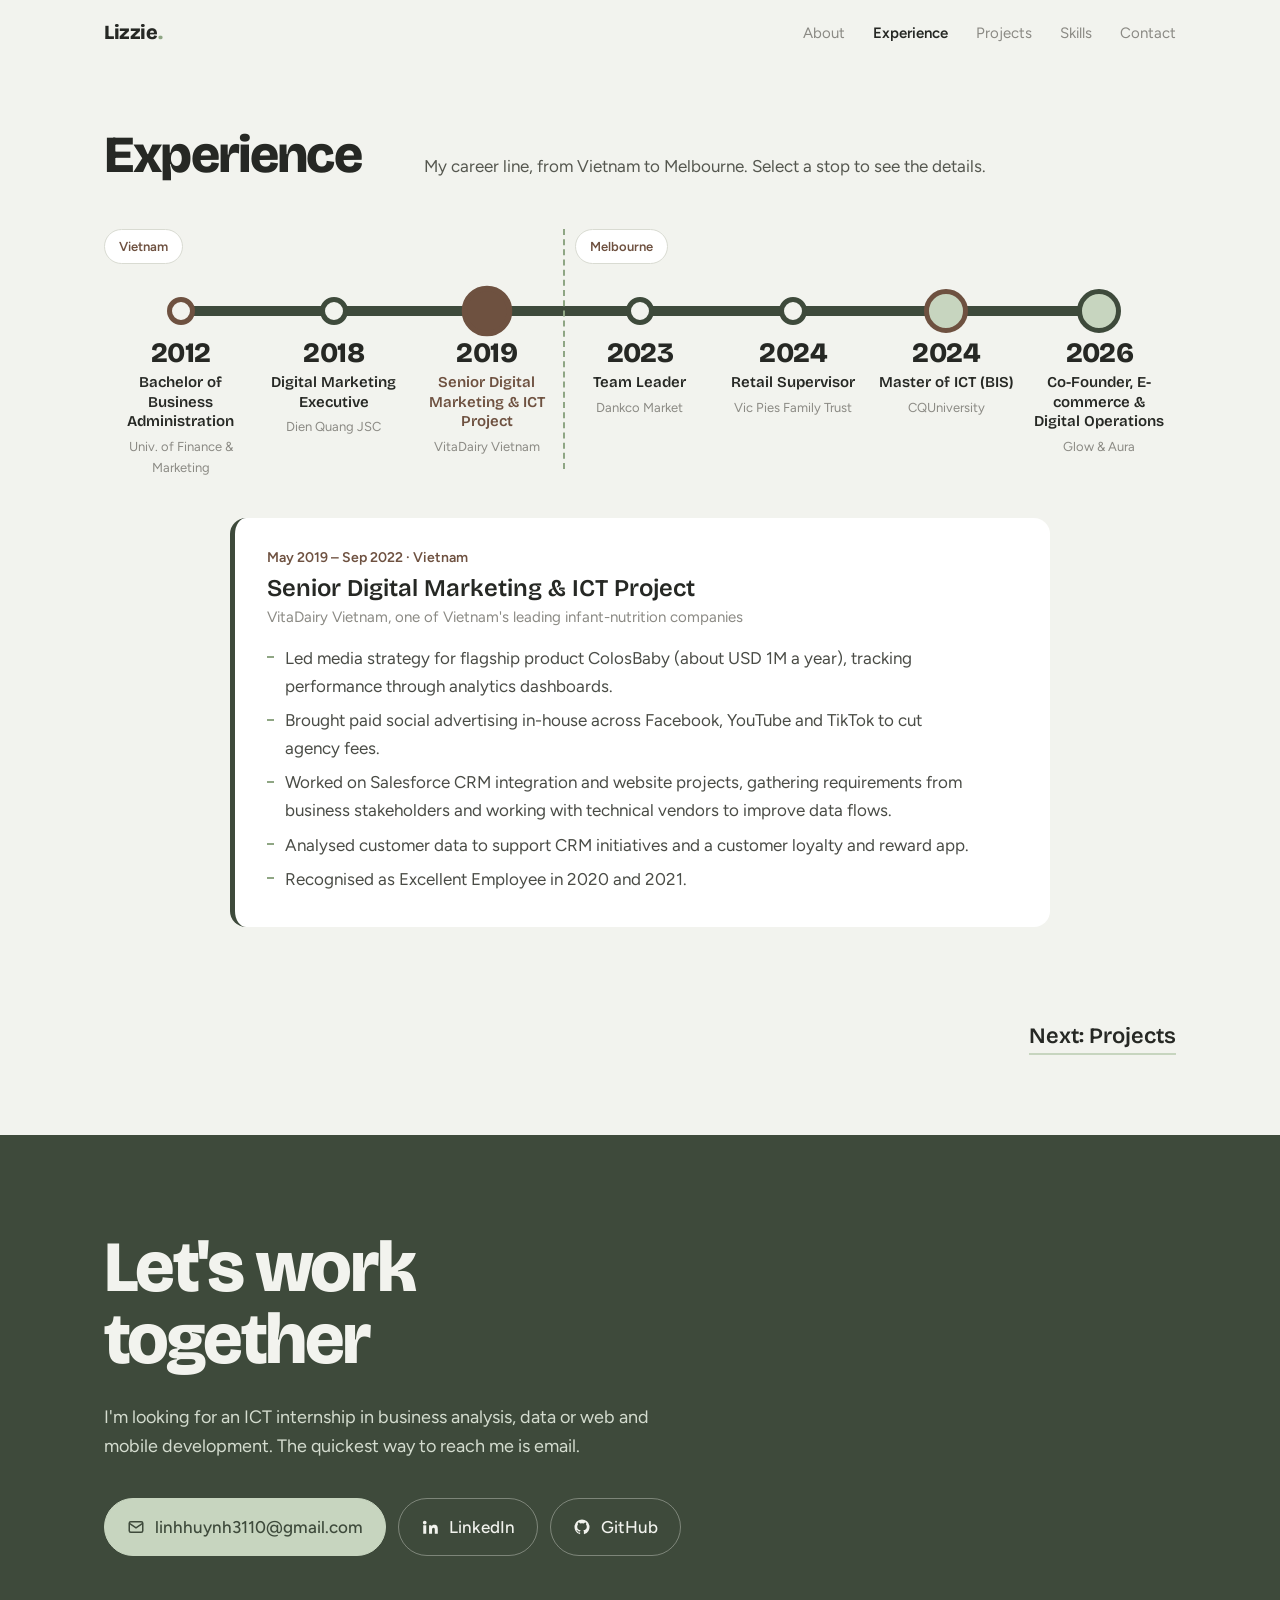
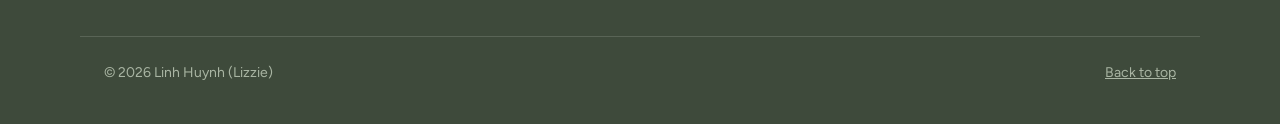
==== commit 022ed63a: "Reword and reorder VitaDairy details Co-Authored-By: Claude Opus 5.5 <noreply@anthropic.com> Claude-" ====
--- a/experience.html
+++ b/experience.html
@@ -73,7 +73,7 @@
               <p class="when">May 2019 – Sep 2022 · Vietnam</p>
               <h3>Senior Digital Marketing &amp; ICT Project</h3>
               <p class="org">VitaDairy Vietnam, one of Vietnam's leading infant-nutrition companies</p>
-              <ul class="points"><li>Directed Salesforce CRM integration and website projects, gathering requirements from business stakeholders and working with technical vendors to improve data flows.</li><li>Analysed customer data to support CRM initiatives and a customer loyalty and reward app.</li><li>Led media strategy for flagship product ColosBaby (about USD 1M a year), tracking performance through analytics dashboards.</li><li>Brought paid social advertising in-house across Facebook, YouTube and TikTok to cut agency fees.</li><li>Recognised as Excellent Employee in 2020 and 2021.</li></ul>
+              <ul class="points"><li>Led media strategy for flagship product ColosBaby (about USD 1M a year), tracking performance through analytics dashboards.</li><li>Brought paid social advertising in-house across Facebook, YouTube and TikTok to cut agency fees.</li><li>Worked on Salesforce CRM integration and website projects, gathering requirements from business stakeholders and working with technical vendors to improve data flows.</li><li>Analysed customer data to support CRM initiatives and a customer loyalty and reward app.</li><li>Recognised as Excellent Employee in 2020 and 2021.</li></ul>
             </div>
           </li>
           <li class="stop work moved">
